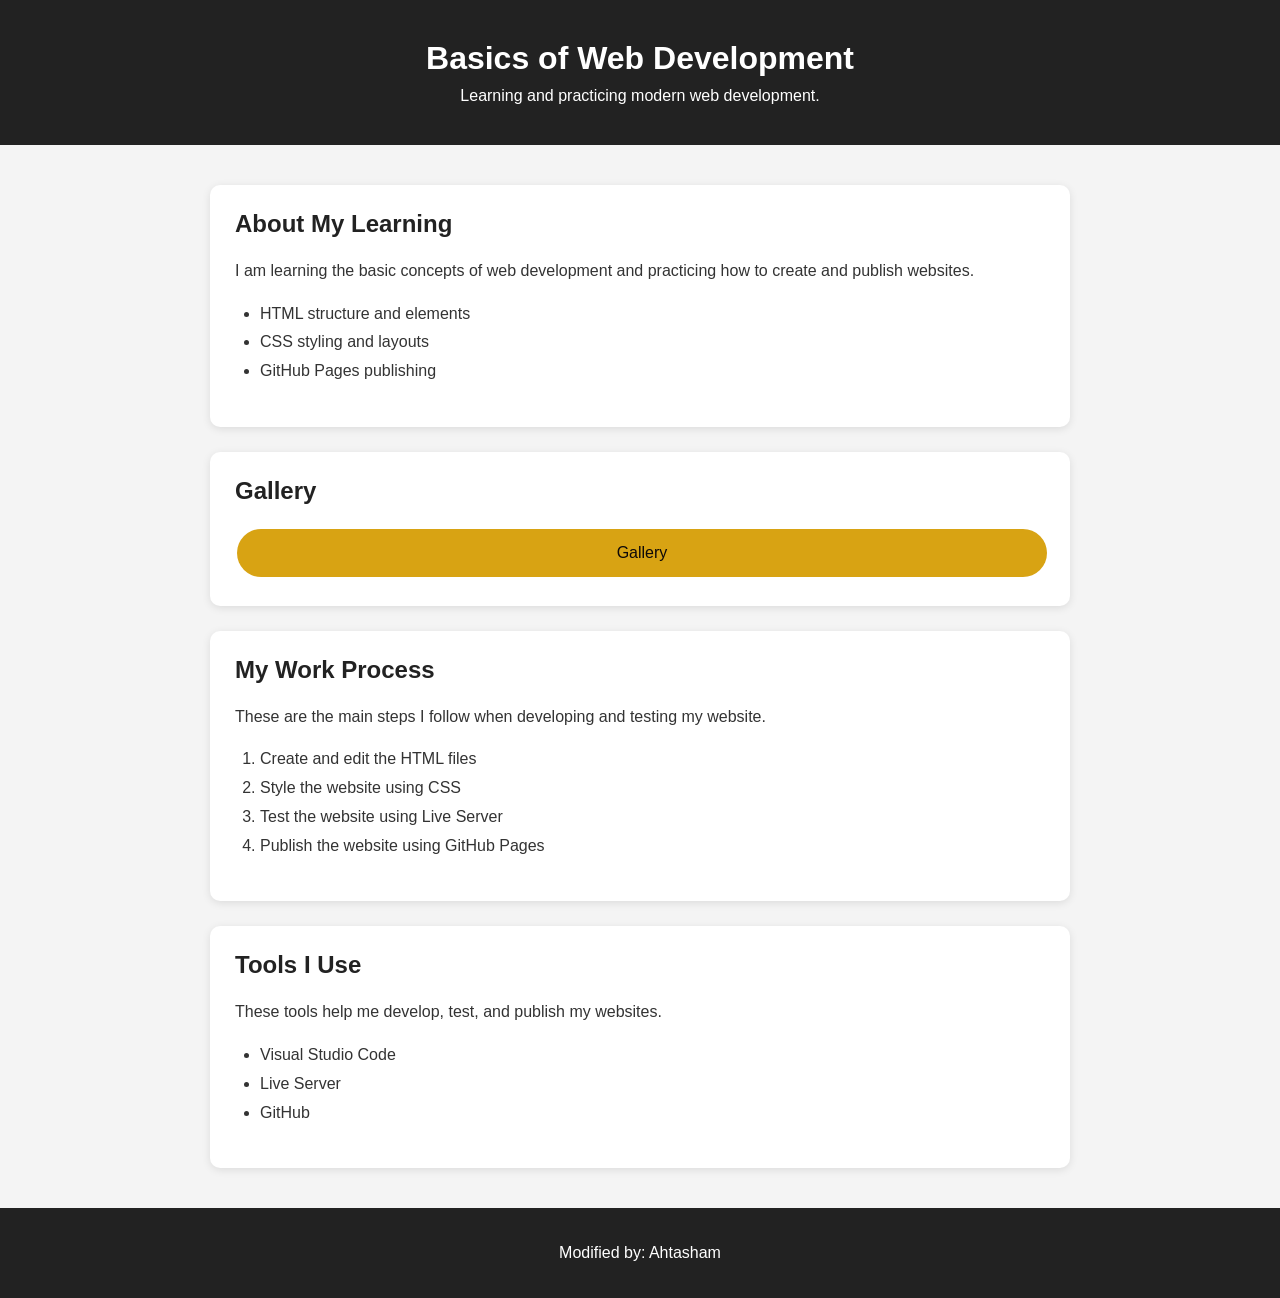
==== index.html @ da86f5b4 "Add files via upload" ====
<!DOCTYPE html>
<html lang="en">
<head>
    <meta charset="UTF-8">
    <meta name="viewport" content="width=device-width, initial-scale=1.0">

    <title>Ahtasham - Web Development</title>

    <link rel="stylesheet" href="style.css">
    <link rel="icon" href="fav.ico">
</head>

<body>

    <header>
        <h1>Basics of Web Development</h1>
        <p>Learning and practicing modern web development.</p>
    </header>

    <main>

        <div class="card">
            <h2>About My Learning</h2>

            <p>
                I am learning the basic concepts of web development
                and practicing how to create and publish websites.
            </p>

            <ul>
                <li>HTML structure and elements</li>
                <li>CSS styling and layouts</li>
                <li>GitHub Pages publishing</li>
            </ul>
        </div> 
         <div class="card">
            <h2>Gallery</h2>

          <a id="gallery1" href="gallery.html">Gallery</a>
        </div>

        <div class="card">
            <h2>My Work Process</h2>

            <p>
                These are the main steps I follow when developing
                and testing my website.
            </p>

            <ol>
                <li>Create and edit the HTML files</li>
                <li>Style the website using CSS</li>
                <li>Test the website using Live Server</li>
                <li>Publish the website using GitHub Pages</li>
            </ol>
        </div>

        <div class="card">
            <h2>Tools I Use</h2>

            <p>
                These tools help me develop, test, and publish my websites.
            </p>

            <ul>
                <li>Visual Studio Code</li>
                <li>Live Server</li>
                <li>GitHub</li>
            </ul>
        </div>

    </main>

    <footer>
        <p>Modified by: Ahtasham </p>
    </footer>

</body>
</html>
---- style.css ----
* {
    box-sizing: border-box;
}

body {
    margin: 0;
    font-family: Arial, sans-serif;
    background-color: #f4f4f4;
    color: #333;
}

header {
    text-align: center;
    background-color: #222;
    color: white;
    padding: 40px 20px;
}

header h1 {
    margin: 0 0 10px;
}

header p {
    margin: 0;
}

main {
    max-width: 900px;
    margin: 40px auto;
    padding: 0 20px;
}

.card {
    background-color: white;
    padding: 25px;
    margin-bottom: 25px;
    border-radius: 10px;
    box-shadow: 0 2px 8px rgba(0, 0, 0, 0.1);
}

.card h2 {
    margin-top: 0;
    color: #222;
}

.card p {
    line-height: 1.6;
}

.card ul,
.card ol {
    line-height: 1.8;
    padding-left: 25px;
}

footer {
    text-align: center;
    background-color: #222;
    color: white;
    padding: 20px;
    margin-top: 40px;
}

.photo-gallery {
  max-width: 1200px;
  margin: 50px auto;
  padding: 0 25px;
  display: grid;
  grid-template-columns: repeat(3, 1fr);
  gap: 22px;
}

.photo-gallery img {
  width: 100%;
  height: 250px;
  object-fit: cover;
  border-radius: 12px;
  display: block;
  transition: transform 0.3s ease;
}

.photo-gallery img:hover {
  transform: scale(1.03);
}

@media (max-width: 768px) {
  .photo-gallery {
    grid-template-columns: repeat(2, 1fr);
  }
}

@media (max-width: 480px) {
  .photo-gallery {
    grid-template-columns: 1fr;
  }
}
#gallery1{
     background-color: #d8a313;
  border: none;
  color: rgb(14, 9, 9);
  padding: 15px 32px;
  text-align: center;
  text-decoration: none;
  display: inline-block;
  font-size: 16px;
  margin: 4px 2px;
  cursor: pointer;
  width: 100%;
  border-radius: 25px;
}
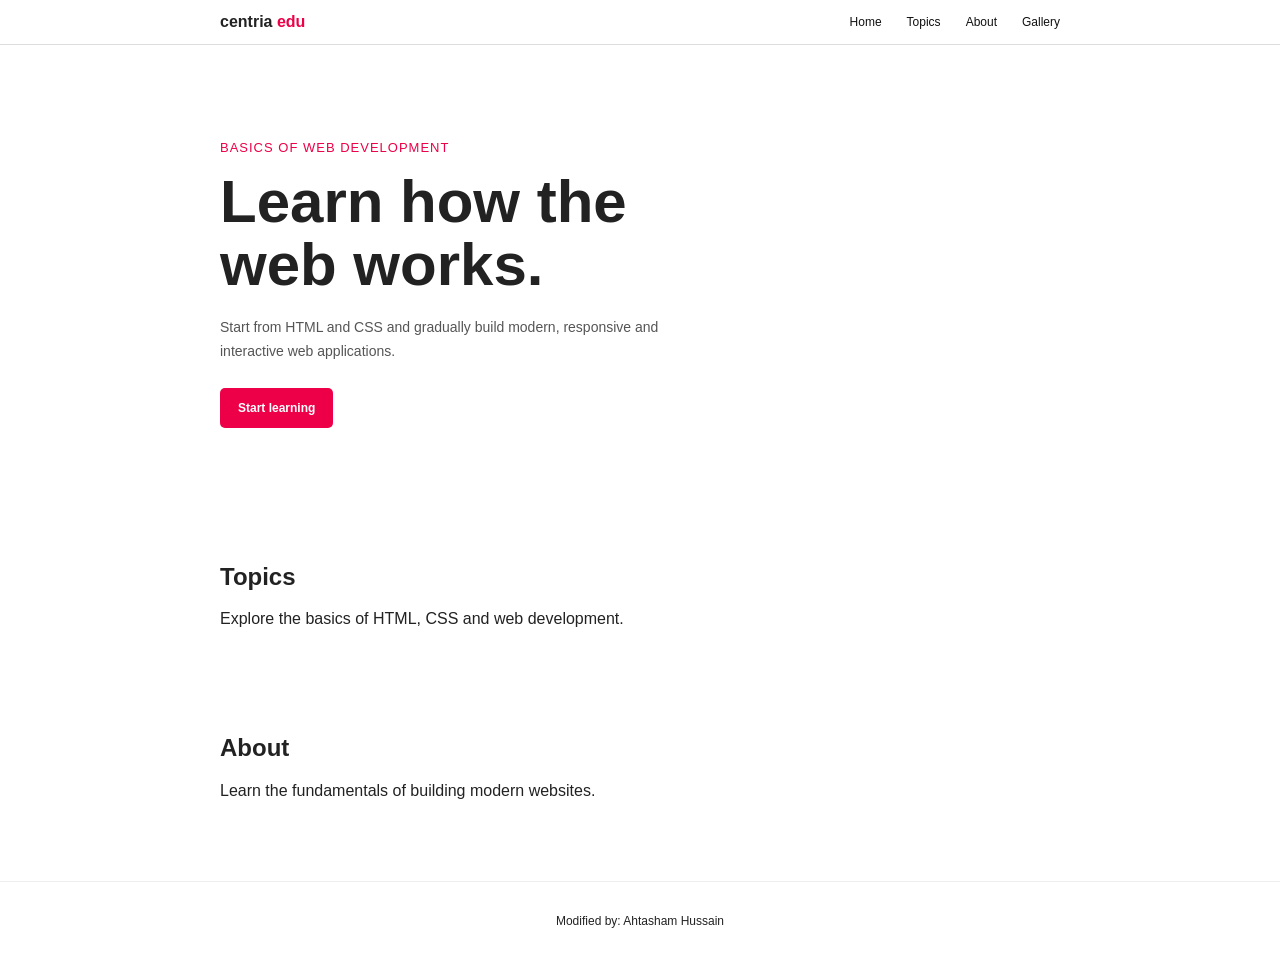
==== commit cf8e2c20: "Add files via upload" ====
--- a/index.html
+++ b/index.html
@@ -1,79 +1,60 @@
-<!DOCTYPE html>
-<html lang="en">
-<head>
-    <meta charset="UTF-8">
-    <meta name="viewport" content="width=device-width, initial-scale=1.0">
-
-    <title>Ahtasham - Web Development</title>
-
-    <link rel="stylesheet" href="style.css">
-    <link rel="icon" href="fav.ico">
-</head>
-
-<body>
-
-    <header>
-        <h1>Basics of Web Development</h1>
-        <p>Learning and practicing modern web development.</p>
-    </header>
-
-    <main>
-
-        <div class="card">
-            <h2>About My Learning</h2>
-
-            <p>
-                I am learning the basic concepts of web development
-                and practicing how to create and publish websites.
-            </p>
-
-            <ul>
-                <li>HTML structure and elements</li>
-                <li>CSS styling and layouts</li>
-                <li>GitHub Pages publishing</li>
-            </ul>
-        </div> 
-         <div class="card">
-            <h2>Gallery</h2>
-
-          <a id="gallery1" href="gallery.html">Gallery</a>
-        </div>
-
-        <div class="card">
-            <h2>My Work Process</h2>
-
-            <p>
-                These are the main steps I follow when developing
-                and testing my website.
-            </p>
-
-            <ol>
-                <li>Create and edit the HTML files</li>
-                <li>Style the website using CSS</li>
-                <li>Test the website using Live Server</li>
-                <li>Publish the website using GitHub Pages</li>
-            </ol>
-        </div>
-
-        <div class="card">
-            <h2>Tools I Use</h2>
-
-            <p>
-                These tools help me develop, test, and publish my websites.
-            </p>
-
-            <ul>
-                <li>Visual Studio Code</li>
-                <li>Live Server</li>
-                <li>GitHub</li>
-            </ul>
-        </div>
-
-    </main>
-
-    <footer>
-        <p>Modified by: Ahtasham </p>
-    </footer>
-
-</body>
-</html>+
+<!DOCTYPE html>
+<html lang="en">
+<head>
+    <meta charset="UTF-8">
+    <meta name="viewport" content="width=device-width, initial-scale=1.0">
+    <title>Centria EDU - Home</title>
+    <link rel="stylesheet" href="style.css">
+    <link rel="icon" href="favicon.ico">
+</head>
+<body>
+
+    <header>
+        <div class="navbar">
+            <div class="logo">
+                centria <span>edu</span>
+            </div>
+
+            <nav>
+                <a href="index.html">Home</a>
+                <a href="#topics">Topics</a>
+                <a href="#about">About</a>
+                <a href="gallery.html">Gallery</a>
+            </nav>
+        </div>
+    </header>
+
+    <main>
+        <section class="hero">
+            <p class="subtitle">BASICS OF WEB DEVELOPMENT</p>
+
+            <h1>Learn how the<br>web works.</h1>
+
+            <p class="description">
+                Start from HTML and CSS and gradually build modern, responsive
+                and interactive web applications.
+            </p>
+
+            <a href="gallery.html" class="button">
+                Start learning
+            </a>
+        </section>
+
+        <section id="topics" class="info-section">
+            <h2>Topics</h2>
+            <p>Explore the basics of HTML, CSS and web development.</p>
+        </section>
+
+        <section id="about" class="info-section">
+            <h2>About</h2>
+            <p>Learn the fundamentals of building modern websites.</p>
+        </section>
+    </main>
+
+    <footer>
+        <p>Modified by: Ahtasham Hussain</p>
+    </footer>
+
+</body>
+</html>
--- a/style.css
+++ b/style.css
@@ -1,110 +1,228 @@
-* {
-    box-sizing: border-box;
-}
-
-body {
-    margin: 0;
-    font-family: Arial, sans-serif;
-    background-color: #f4f4f4;
-    color: #333;
-}
-
-header {
-    text-align: center;
-    background-color: #222;
-    color: white;
-    padding: 40px 20px;
-}
-
-header h1 {
-    margin: 0 0 10px;
-}
-
-header p {
-    margin: 0;
-}
-
-main {
-    max-width: 900px;
-    margin: 40px auto;
-    padding: 0 20px;
-}
-
-.card {
-    background-color: white;
-    padding: 25px;
-    margin-bottom: 25px;
-    border-radius: 10px;
-    box-shadow: 0 2px 8px rgba(0, 0, 0, 0.1);
-}
-
-.card h2 {
-    margin-top: 0;
-    color: #222;
-}
-
-.card p {
-    line-height: 1.6;
-}
-
-.card ul,
-.card ol {
-    line-height: 1.8;
-    padding-left: 25px;
-}
-
-footer {
-    text-align: center;
-    background-color: #222;
-    color: white;
-    padding: 20px;
-    margin-top: 40px;
-}
-
-.photo-gallery {
-  max-width: 1200px;
-  margin: 50px auto;
-  padding: 0 25px;
-  display: grid;
-  grid-template-columns: repeat(3, 1fr);
-  gap: 22px;
-}
-
-.photo-gallery img {
-  width: 100%;
-  height: 250px;
-  object-fit: cover;
-  border-radius: 12px;
-  display: block;
-  transition: transform 0.3s ease;
-}
-
-.photo-gallery img:hover {
-  transform: scale(1.03);
-}
-
-@media (max-width: 768px) {
-  .photo-gallery {
-    grid-template-columns: repeat(2, 1fr);
-  }
-}
-
-@media (max-width: 480px) {
-  .photo-gallery {
-    grid-template-columns: 1fr;
-  }
-}
-#gallery1{
-     background-color: #d8a313;
-  border: none;
-  color: rgb(14, 9, 9);
-  padding: 15px 32px;
-  text-align: center;
-  text-decoration: none;
-  display: inline-block;
-  font-size: 16px;
-  margin: 4px 2px;
-  cursor: pointer;
-  width: 100%;
-  border-radius: 25px;
-}+
+
+* {
+    box-sizing: border-box;
+}
+
+body {
+    margin: 0;
+    padding: 0;
+    font-family: Arial, Helvetica, sans-serif;
+    background: #ffffff;
+    color: #222222;
+}
+
+
+
+header {
+    border-bottom: 1px solid #dddddd;
+}
+
+.navbar {
+    max-width: 840px;
+    margin: auto;
+    min-height: 44px;
+    display: flex;
+    align-items: center;
+    justify-content: space-between;
+}
+
+.logo {
+    font-size: 16px;
+    font-weight: bold;
+}
+
+.logo span {
+    color: #ed0047;
+}
+
+nav {
+    display: flex;
+    gap: 25px;
+}
+
+nav a {
+    text-decoration: none;
+    color: #111111;
+    font-size: 12px;
+}
+
+nav a:hover {
+    color: #ed0047;
+}
+
+.hero {
+    max-width: 840px;
+    margin: 0 auto;
+    padding-top: 82px;
+    padding-bottom: 70px;
+}
+
+.subtitle {
+    color: #ed0047;
+    font-size: 13px;
+    letter-spacing: 1px;
+    font-weight: normal;
+}
+
+.hero h1,
+.gallery-heading h1 {
+    font-size: 60px;
+    line-height: 1.05;
+    margin: 15px 0 20px;
+    font-weight: bold;
+}
+
+.description {
+    max-width: 450px;
+    color: #555555;
+    font-size: 14px;
+    line-height: 1.7;
+}
+
+
+.button {
+    display: inline-block;
+    background: #ed0047;
+    color: white;
+    padding: 13px 18px;
+    margin-top: 10px;
+    text-decoration: none;
+    font-size: 12px;
+    font-weight: bold;
+    border-radius: 5px;
+}
+
+.button:hover {
+    background: #c9003c;
+}
+
+
+
+.info-section {
+    max-width: 840px;
+    margin: 20px auto;
+    padding: 25px 0;
+}
+
+.info-section h2 {
+    font-size: 24px;
+}
+
+
+
+.gallery-heading {
+    max-width: 840px;
+    margin: auto;
+    padding-top: 55px;
+    text-align: left;
+}
+
+.gallery-heading h1 {
+    font-size: 48px;
+}
+
+
+
+.card-container {
+    max-width: 900px;
+    margin: 35px auto;
+    display: flex;
+    justify-content: center;
+    flex-wrap: wrap;
+    gap: 25px;
+}
+
+.card {
+    width: 270px;
+    border: 1px solid #eeeeee;
+    border-radius: 6px;
+    overflow: hidden;
+    background: white;
+    padding-bottom: 15px;
+}
+
+.card img {
+    width: 100%;
+    height: 180px;
+    object-fit: cover;
+    display: block;
+}
+
+.card h2 {
+    font-size: 19px;
+    margin: 15px;
+}
+
+.card p {
+    font-size: 13px;
+    line-height: 1.6;
+    color: #555555;
+    margin: 15px;
+}
+
+.back-home {
+    text-align: center;
+    margin: 40px;
+}
+
+
+
+footer {
+    border-top: 1px solid #eeeeee;
+    text-align: center;
+    padding: 20px;
+    margin-top: 40px;
+    font-size: 12px;
+}
+
+/* Responsive design */
+
+@media (max-width: 900px) {
+
+    .navbar,
+    .hero,
+    .gallery-heading,
+    .info-section {
+        margin-left: 25px;
+        margin-right: 25px;
+    }
+}
+
+@media (max-width: 600px) {
+
+    .navbar {
+        flex-direction: column;
+        padding: 15px;
+        gap: 15px;
+    }
+
+    nav {
+        flex-wrap: wrap;
+        justify-content: center;
+        gap: 15px;
+    }
+
+    .hero {
+        padding-top: 50px;
+    }
+
+    .hero h1 {
+        font-size: 43px;
+    }
+
+    .gallery-heading h1 {
+        font-size: 40px;
+    }
+
+    .card-container {
+        flex-direction: column;
+        align-items: center;
+        padding: 15px;
+    }
+
+    .card {
+        width: 100%;
+        max-width: 350px;
+    }
+}
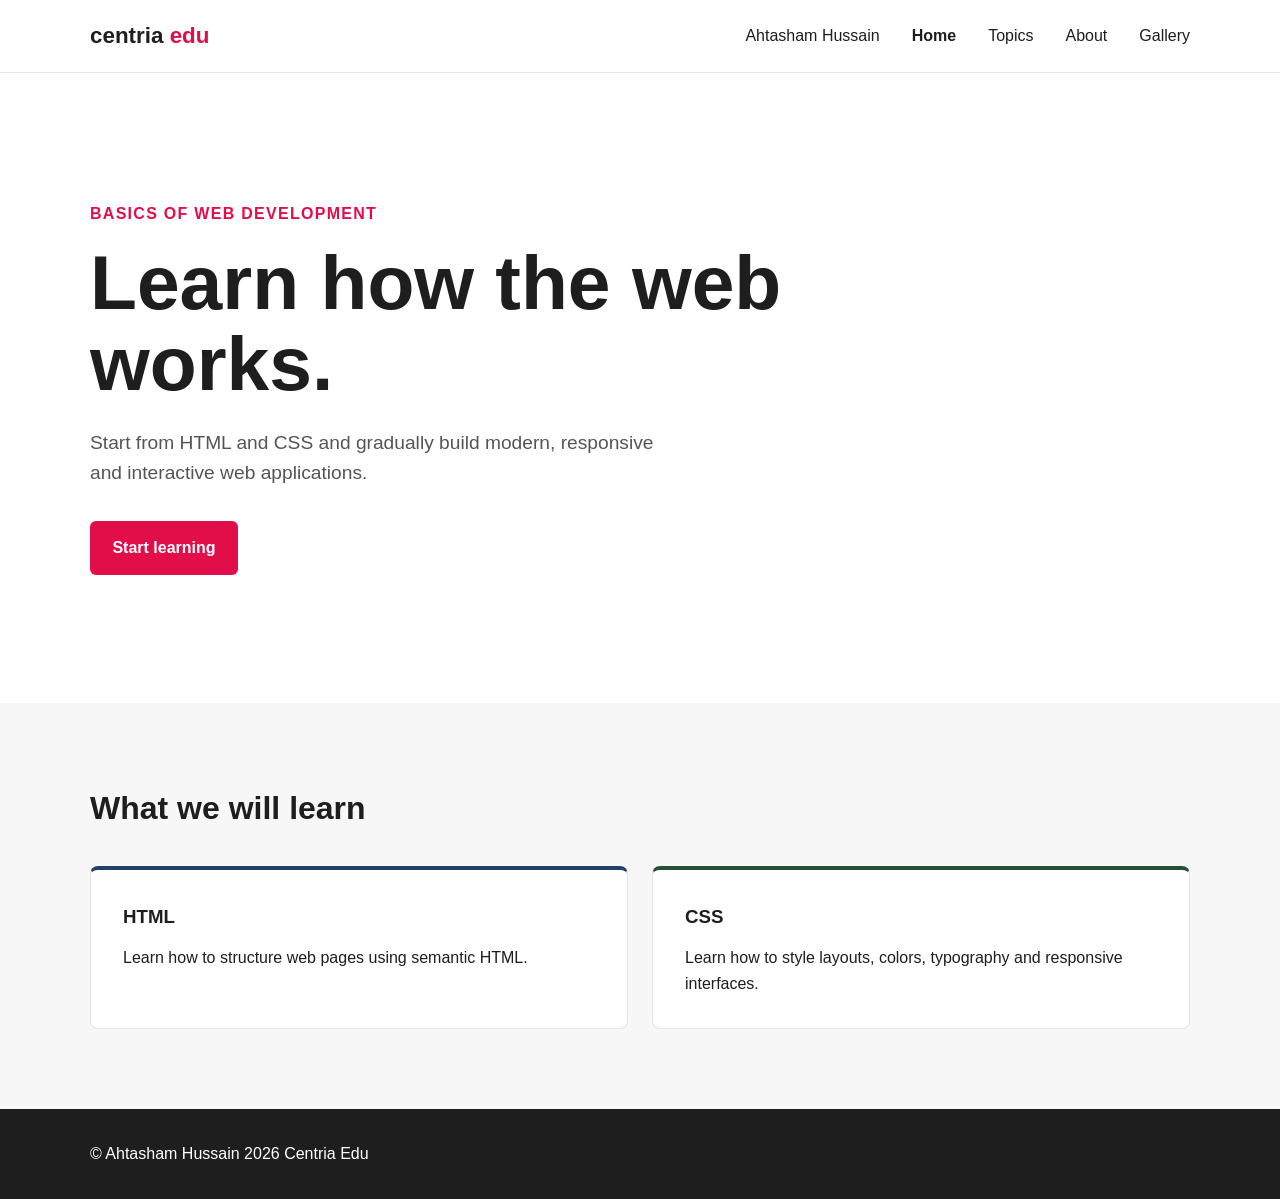
==== commit 937cfeea: "Add files via upload" ====
--- a/index.html
+++ b/index.html
@@ -1,60 +1,108 @@
-
-<!DOCTYPE html>
-<html lang="en">
-<head>
-    <meta charset="UTF-8">
-    <meta name="viewport" content="width=device-width, initial-scale=1.0">
-    <title>Centria EDU - Home</title>
-    <link rel="stylesheet" href="style.css">
-    <link rel="icon" href="favicon.ico">
-</head>
-<body>
-
-    <header>
-        <div class="navbar">
-            <div class="logo">
-                centria <span>edu</span>
-            </div>
-
-            <nav>
-                <a href="index.html">Home</a>
-                <a href="#topics">Topics</a>
-                <a href="#about">About</a>
-                <a href="gallery.html">Gallery</a>
-            </nav>
-        </div>
-    </header>
-
-    <main>
-        <section class="hero">
-            <p class="subtitle">BASICS OF WEB DEVELOPMENT</p>
-
-            <h1>Learn how the<br>web works.</h1>
-
-            <p class="description">
-                Start from HTML and CSS and gradually build modern, responsive
-                and interactive web applications.
-            </p>
-
-            <a href="gallery.html" class="button">
-                Start learning
-            </a>
-        </section>
-
-        <section id="topics" class="info-section">
-            <h2>Topics</h2>
-            <p>Explore the basics of HTML, CSS and web development.</p>
-        </section>
-
-        <section id="about" class="info-section">
-            <h2>About</h2>
-            <p>Learn the fundamentals of building modern websites.</p>
-        </section>
-    </main>
-
-    <footer>
-        <p>Modified by: Ahtasham Hussain</p>
-    </footer>
-
-</body>
-</html>
+<!--
+    Centria Edu - Basics of Web Development
+
+    Original author: Ville Heikkiniemi
+    Modified by: Student Name
+    Last modified: 2026-08-11
+
+    Based on the original course template.
+
+    https://vheikkiniemi.github.io/thiscanbedeleted/s4/
+-->
+
+<!DOCTYPE html>
+<html lang="en">
+<head>
+    <meta charset="UTF-8">
+    <meta name="viewport" content="width=device-width, initial-scale=1.0">
+    <meta name="author" content="Ville Heikkiniemi">
+    <link rel="icon" href="favicon.ico">
+    <link rel="stylesheet" href="style.css">
+
+    <title>Centria Edu | Basics of Web Development</title>
+</head>
+
+<body>
+
+    <header>
+        <div class="container">
+            <nav>
+                <div class="logo">
+                    centria <span>edu</span>
+                </div>
+
+                <ul>
+                    <li><a href="#topics">Ahtasham Hussain</a></li>
+                    <li><a href="index.html"><strong>Home</strong></a></li>
+                    <li><a href="#topics">Topics</a></li>
+
+                    
+
+                    <li><a href="#">About</a></li>
+                    <li><a href="gallery.html">Gallery</a></li>
+                </ul>
+            </nav>
+        </div>
+    </header>
+
+    <main>
+
+        <section class="hero">
+            <div class="container">
+                <div class="hero-content">
+
+                    <span class="label">Basics of Web Development</span>
+
+                    <h1>
+                        Learn how the web works.
+                    </h1>
+
+                    <p>
+                        Start from HTML and CSS and gradually build modern,
+                        responsive and interactive web applications.
+                    </p>
+
+                    <a href="#topics" class="button">
+                        Start learning
+                    </a>
+
+                </div>
+            </div>
+        </section>
+
+        <section class="topics" id="topics">
+            <div class="container">
+
+                <h2>What we will learn</h2>
+
+                <div class="cards">
+
+                    <article class="card">
+                        <h3>HTML</h3>
+                        <p>
+                            Learn how to structure web pages using semantic HTML.
+                        </p>
+                    </article>
+
+                    <article class="card">
+                        <h3>CSS</h3>
+                        <p>
+                            Learn how to style layouts, colors, typography and
+                            responsive interfaces.
+                        </p>
+                    </article>
+
+                </div>
+            </div>
+        </section>
+
+    </main>
+
+    <footer>
+        <div class="container">
+          <p>&copy; Ahtasham Hussain 2026 Centria Edu</p>
+        </div>
+    </footer>
+
+</body>
+</html>
--- a/style.css
+++ b/style.css
@@ -1,228 +1,175 @@
-
-
-* {
-    box-sizing: border-box;
-}
-
-body {
-    margin: 0;
-    padding: 0;
-    font-family: Arial, Helvetica, sans-serif;
-    background: #ffffff;
-    color: #222222;
-}
-
-
-
-header {
-    border-bottom: 1px solid #dddddd;
-}
-
-.navbar {
-    max-width: 840px;
-    margin: auto;
-    min-height: 44px;
-    display: flex;
-    align-items: center;
-    justify-content: space-between;
-}
-
-.logo {
-    font-size: 16px;
-    font-weight: bold;
-}
-
-.logo span {
-    color: #ed0047;
-}
-
-nav {
-    display: flex;
-    gap: 25px;
-}
-
-nav a {
-    text-decoration: none;
-    color: #111111;
-    font-size: 12px;
-}
-
-nav a:hover {
-    color: #ed0047;
-}
-
-.hero {
-    max-width: 840px;
-    margin: 0 auto;
-    padding-top: 82px;
-    padding-bottom: 70px;
-}
-
-.subtitle {
-    color: #ed0047;
-    font-size: 13px;
-    letter-spacing: 1px;
-    font-weight: normal;
-}
-
-.hero h1,
-.gallery-heading h1 {
-    font-size: 60px;
-    line-height: 1.05;
-    margin: 15px 0 20px;
-    font-weight: bold;
-}
-
-.description {
-    max-width: 450px;
-    color: #555555;
-    font-size: 14px;
-    line-height: 1.7;
-}
-
-
-.button {
-    display: inline-block;
-    background: #ed0047;
-    color: white;
-    padding: 13px 18px;
-    margin-top: 10px;
-    text-decoration: none;
-    font-size: 12px;
-    font-weight: bold;
-    border-radius: 5px;
-}
-
-.button:hover {
-    background: #c9003c;
-}
-
-
-
-.info-section {
-    max-width: 840px;
-    margin: 20px auto;
-    padding: 25px 0;
-}
-
-.info-section h2 {
-    font-size: 24px;
-}
-
-
-
-.gallery-heading {
-    max-width: 840px;
-    margin: auto;
-    padding-top: 55px;
-    text-align: left;
-}
-
-.gallery-heading h1 {
-    font-size: 48px;
-}
-
-
-
-.card-container {
-    max-width: 900px;
-    margin: 35px auto;
-    display: flex;
-    justify-content: center;
-    flex-wrap: wrap;
-    gap: 25px;
-}
-
-.card {
-    width: 270px;
-    border: 1px solid #eeeeee;
-    border-radius: 6px;
-    overflow: hidden;
-    background: white;
-    padding-bottom: 15px;
-}
-
-.card img {
-    width: 100%;
-    height: 180px;
-    object-fit: cover;
-    display: block;
-}
-
-.card h2 {
-    font-size: 19px;
-    margin: 15px;
-}
-
-.card p {
-    font-size: 13px;
-    line-height: 1.6;
-    color: #555555;
-    margin: 15px;
-}
-
-.back-home {
-    text-align: center;
-    margin: 40px;
-}
-
-
-
-footer {
-    border-top: 1px solid #eeeeee;
-    text-align: center;
-    padding: 20px;
-    margin-top: 40px;
-    font-size: 12px;
-}
-
-/* Responsive design */
-
-@media (max-width: 900px) {
-
-    .navbar,
-    .hero,
-    .gallery-heading,
-    .info-section {
-        margin-left: 25px;
-        margin-right: 25px;
-    }
-}
-
-@media (max-width: 600px) {
-
-    .navbar {
-        flex-direction: column;
-        padding: 15px;
-        gap: 15px;
-    }
-
-    nav {
-        flex-wrap: wrap;
-        justify-content: center;
-        gap: 15px;
-    }
-
-    .hero {
-        padding-top: 50px;
-    }
-
-    .hero h1 {
-        font-size: 43px;
-    }
-
-    .gallery-heading h1 {
-        font-size: 40px;
-    }
-
-    .card-container {
-        flex-direction: column;
-        align-items: center;
-        padding: 15px;
-    }
-
-    .card {
-        width: 100%;
-        max-width: 350px;
-    }
-}
+:root {
+    --primary: #e10e49;
+    --light: #ffffff;
+    --dark: #1e1e1e;
+    --blue: #263f6a;
+    --green: #284e36;
+    --orange: #e37222;
+    --rose: #c24d52;
+}
+
+* {
+    box-sizing: border-box;
+    margin: 0;
+    padding: 0;
+}
+
+body {
+    font-family: Arial, Helvetica, sans-serif;
+    background-color: var(--light);
+    color: var(--dark);
+    line-height: 1.6;
+}
+
+header {
+    border-bottom: 1px solid #e5e5e5;
+}
+
+.container {
+    width: min(1100px, 90%);
+    margin: 0 auto;
+}
+
+nav {
+    min-height: 72px;
+    display: flex;
+    justify-content: space-between;
+    align-items: center;
+}
+
+.logo {
+    font-size: 1.4rem;
+    font-weight: bold;
+    color: var(--dark);
+}
+
+.logo span {
+    color: var(--primary);
+}
+
+nav ul {
+    display: flex;
+    gap: 2rem;
+    list-style: none;
+}
+
+nav a {
+    color: var(--dark);
+    text-decoration: none;
+}
+
+nav a:hover {
+    color: var(--primary);
+}
+
+.hero {
+    min-height: 70vh;
+    display: flex;
+    align-items: center;
+}
+
+.hero-content {
+    max-width: 700px;
+}
+
+.label {
+    display: inline-block;
+    margin-bottom: 1rem;
+    color: var(--primary);
+    font-weight: bold;
+    text-transform: uppercase;
+    letter-spacing: 0.08rem;
+}
+
+h1 {
+    margin-bottom: 1.5rem;
+    font-size: clamp(2.5rem, 6vw, 5rem);
+    line-height: 1.05;
+}
+
+.hero p {
+    max-width: 600px;
+    margin-bottom: 2rem;
+    font-size: 1.2rem;
+    color: #555;
+}
+
+.button {
+    display: inline-block;
+    padding: 0.9rem 1.4rem;
+    background-color: var(--primary);
+    color: var(--light);
+    text-decoration: none;
+    border-radius: 6px;
+    font-weight: bold;
+}
+
+.button:hover {
+    background-color: var(--rose);
+}
+
+.topics {
+    padding: 5rem 0;
+    background-color: #f7f7f7;
+}
+
+.topics h2 {
+    margin-bottom: 2rem;
+    font-size: 2rem;
+}
+
+.cards {
+    display: grid;
+    grid-template-columns: repeat(2, 1fr);
+    gap: 1.5rem;
+}
+
+.card {
+    padding: 2rem;
+    background-color: var(--light);
+    border: 1px solid #e5e5e5;
+    border-radius: 8px;
+}
+
+.card img {
+    width: 100%;
+    height: auto;
+    margin-top: 1rem;
+    border-radius: 4px;
+}
+
+.card h3 {
+    margin-bottom: 0.8rem;
+}
+
+.card:nth-child(1) {
+    border-top: 4px solid var(--blue);
+}
+
+.card:nth-child(2) {
+    border-top: 4px solid var(--green);
+}
+
+.card:nth-child(3) {
+    border-top: 4px solid var(--orange);
+}
+
+footer {
+    padding: 2rem 0;
+    background-color: var(--dark);
+    color: var(--light);
+}
+
+@media (max-width: 700px) {
+    nav ul {
+        display: none;
+    }
+
+    .cards {
+        grid-template-columns: 1fr;
+    }
+
+    .hero {
+        min-height: 60vh;
+    }
+}
